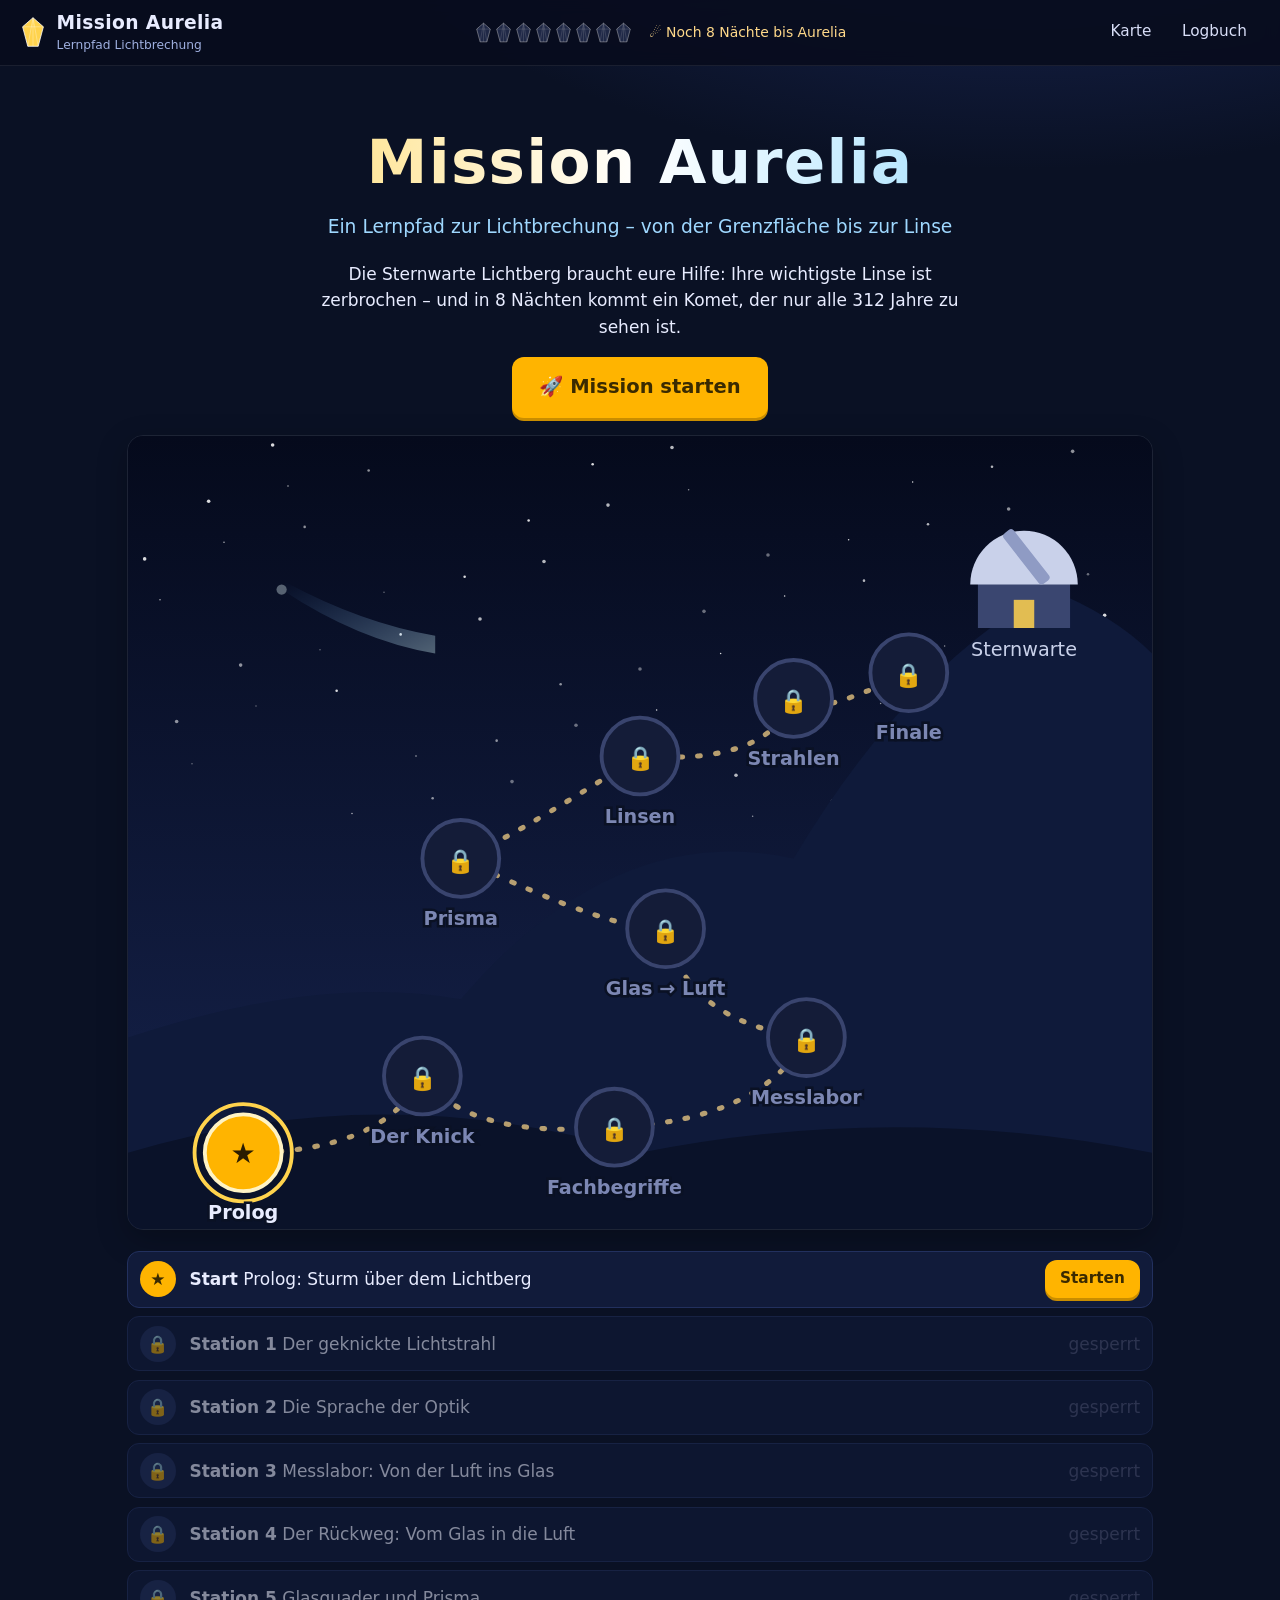
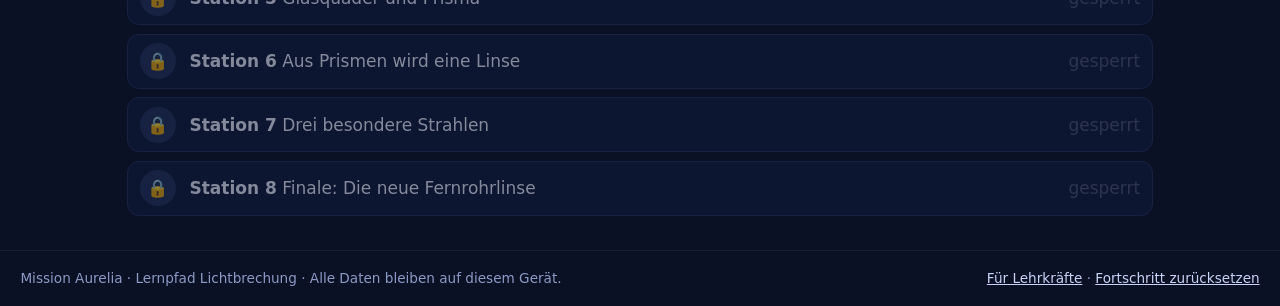
==== index.html @ 99c720f4 "Mission Aurelia: interaktiver Lernpfad zur Lichtbrechung (Jg. 8) Prolog und 8 Stationen von der Brec" ====
<!doctype html>
<html lang="de">
<head>
  <meta charset="utf-8">
  <meta name="viewport" content="width=device-width, initial-scale=1">
  <title>Mission Aurelia – Lernpfad Lichtbrechung</title>
  <meta name="description" content="Interaktiver Lernpfad zur Lichtbrechung für die Jahrgangsstufe 8: von der Brechung an Grenzflächen über das Prisma bis zur Sammellinse.">
  <meta name="theme-color" content="#0a1124">
  <link rel="icon" href="favicon.svg" type="image/svg+xml">
  <link rel="stylesheet" href="css/style.css?v=4">
</head>
<body>
  <a class="skip" href="#app">Zum Inhalt springen</a>
  <header id="topbar" class="topbar"></header>
  <main id="app" tabindex="-1">
    <noscript><p style="padding:2rem">Für diesen Lernpfad muss JavaScript aktiviert sein.</p></noscript>
  </main>
  <footer class="footer no-print">
    <span>Mission Aurelia · Lernpfad Lichtbrechung · Alle Daten bleiben auf diesem Gerät.</span>
    <span><a href="lehrkraefte.html">Für Lehrkräfte</a> · <button type="button" id="reset" class="linklike">Fortschritt zurücksetzen</button></span>
  </footer>
  <script src="js/optics.js?v=4"></script>
  <script src="js/ui.js?v=4"></script>
  <script src="js/sims.js?v=4"></script>
  <script src="js/tasks.js?v=4"></script>
  <script src="js/content.js?v=4"></script>
  <script src="js/app.js?v=4"></script>
</body>
</html>
---- css/style.css ----
/* =========================================================
   Mission Aurelia – Stylesheet (keine externen Schriften/Ressourcen)
   ========================================================= */
:root {
  --night: #0a1124;
  --night-2: #111b3a;
  --night-3: #1b2850;
  --paper: #fbfaf6;
  --paper-2: #f1efe7;
  --ink: #1d2340;
  --ink-2: #4a5175;
  --line: #d9d6ca;
  --accent: #ffb400;
  --accent-ink: #3a2a00;
  --laser: #ff3d3d;
  --cyan: #2bb3e6;
  --ok: #1f9d55;
  --ok-bg: #e6f6ec;
  --no: #d64545;
  --no-bg: #fdecec;
  --info-bg: #eaf2ff;
  --alpha: #f5b400;
  --beta: #18b6d8;
  --radius: 16px;
  --shadow: 0 10px 30px rgba(0, 0, 0, .25);
  font-size: 17px;
}
* { box-sizing: border-box; }

body {
  margin: 0; min-height: 100vh; display: flex; flex-direction: column;
  font-family: system-ui, -apple-system, "Segoe UI", Roboto, "Helvetica Neue", Arial, sans-serif;
  color: var(--ink); line-height: 1.55;
  background: radial-gradient(1200px 600px at 80% -10%, #1d2c63 0%, transparent 60%), var(--night);
}
a { color: inherit; }
button { font: inherit; }
.skip { position: absolute; left: -999px; top: 0; background: #fff; padding: .5rem 1rem; z-index: 99; }
.skip:focus { left: 1rem; }
:focus-visible { outline: 3px solid var(--accent); outline-offset: 2px; }
.dim { color: var(--ink-2); }
.ok { color: var(--ok); }

/* ---------- Kopfzeile ---------- */
.topbar {
  position: sticky; top: 0; z-index: 20;
  display: flex; align-items: center; gap: 1rem; justify-content: space-between;
  padding: .55rem 1.2rem; background: rgba(8, 13, 30, .92); backdrop-filter: blur(8px);
  border-bottom: 1px solid rgba(255, 255, 255, .08); color: #e8ecff;
}
.brand { display: flex; align-items: center; gap: .6rem; text-decoration: none; }
.brand b { display: block; font-size: 1.1rem; letter-spacing: .02em; }
.brand small { display: block; font-size: .72rem; color: #9fb0e0; margin-top: -2px; }
.brand-icon svg { width: 26px; height: 32px; display: block; }
.head-mid { display: flex; align-items: center; gap: 1rem; flex-wrap: wrap; justify-content: center; }
.crystal-row { display: flex; gap: 3px; }
.crystal-row svg { width: 17px; height: 21px; display: block; }
.crys.empty { opacity: .7; }
.crys.got { filter: drop-shadow(0 0 4px rgba(255, 255, 255, .5)); }
.countdown { font-size: .82rem; color: #ffd98a; white-space: nowrap; }
.topnav { display: flex; align-items: center; gap: .3rem; }
.navlink { text-decoration: none; padding: .35rem .75rem; border-radius: 99px; font-size: .9rem; color: #d8def7; }
.navlink:hover { background: rgba(255, 255, 255, .1); }
.team-tag { font-size: .8rem; color: #9fb0e0; margin-right: .4rem; max-width: 12rem; overflow: hidden; text-overflow: ellipsis; white-space: nowrap; }

main { flex: 1; width: 100%; max-width: 1060px; margin: 0 auto; padding: 1.2rem 1rem 2rem; outline: none; }
.footer { display: flex; flex-wrap: wrap; gap: .5rem 1.5rem; justify-content: space-between; padding: 1rem 1.2rem; font-size: .8rem; color: #8d9ac6; border-top: 1px solid rgba(255, 255, 255, .06); }
.footer a { color: #c8d2f5; }
.linklike { background: none; border: 0; color: #c8d2f5; text-decoration: underline; cursor: pointer; padding: 0; font-size: inherit; }

/* ---------- Buttons ---------- */
.btn { display: inline-flex; align-items: center; justify-content: center; gap: .4rem; border: 0; cursor: pointer; border-radius: 12px; padding: .7rem 1.2rem; font-weight: 600; transition: transform .1s, box-shadow .2s, background .2s; min-height: 46px; }
.btn:active { transform: translateY(1px); }
.btn:disabled { opacity: .45; cursor: not-allowed; }
.btn-primary { background: var(--accent); color: var(--accent-ink); box-shadow: 0 3px 0 #c98d00; }
.btn-primary:hover:not(:disabled) { background: #ffc233; }
.btn-ghost { background: transparent; color: inherit; border: 2px solid currentColor; opacity: .85; }
.btn-ghost:hover { opacity: 1; }
.btn-big { font-size: 1.15rem; padding: .9rem 1.6rem; }
.btn-row { display: flex; flex-wrap: wrap; gap: .6rem; margin-top: 1rem; }
.btn-row.center { justify-content: center; }
.btn.pulse { animation: pulse 1.4s ease-out 3; }
@keyframes pulse { 0% { box-shadow: 0 0 0 0 rgba(255, 180, 0, .7); } 100% { box-shadow: 0 0 0 18px rgba(255, 180, 0, 0); } }

/* ---------- Karte ---------- */
.hero { color: #e8ecff; text-align: center; padding: 1.5rem 1rem 1rem; }
.hero h1 { font-size: clamp(2.2rem, 6vw, 3.6rem); margin: .2rem 0; letter-spacing: .02em; background: linear-gradient(90deg, #ffd34d, #fff, #7fd4ff); -webkit-background-clip: text; background-clip: text; color: transparent; }
.hero-sub { color: #9fd8ff; font-size: 1.1rem; margin-top: 0; }
.hero p { max-width: 640px; margin-left: auto; margin-right: auto; }
.hero.small { text-align: left; max-width: 760px; margin: 0 auto; padding: .5rem 0 1rem; }
.hero.small .bubble { background: #1b2850; color: #e8ecff; border-color: #2c3d75; }
.hero.small .who { color: #9fd8ff; }
.map-wrap { border-radius: var(--radius); overflow: hidden; box-shadow: var(--shadow); border: 1px solid rgba(255, 255, 255, .08); }
.map { display: block; width: 100%; height: auto; }
.map-path { fill: none; stroke: #ffd98a; stroke-width: 4; stroke-dasharray: 2 12; stroke-linecap: round; opacity: .7; }
.map-label { fill: #c9d1ea; font-size: 15px; }
.node { cursor: pointer; }
.node.locked { cursor: default; }
.node-c { fill: #1b2850; stroke: #6b7bb8; stroke-width: 3; transition: transform .2s; }
.node.open .node-c { fill: #ffb400; stroke: #fff3c4; }
.node.done .node-c { fill: #24356b; stroke: #ffd34d; }
.node.locked .node-c { fill: #141c38; stroke: #39446e; }
.node:hover:not(.locked) .node-c, .node:focus .node-c { stroke-width: 5; }
.node:focus { outline: none; }
.node-t { font-size: 22px; font-weight: 700; fill: #2b1d00; }
.node.locked .node-t { font-size: 18px; }
.node.done .node-t { fill: #ffd34d; }
.node-l { font-size: 15px; fill: #e8ecff; font-weight: 600; paint-order: stroke; stroke: #0a1124; stroke-width: 4px; }
.node.locked .node-l { fill: #7c87b3; }
.node-pulse { fill: none; stroke: #ffd34d; stroke-width: 3; animation: ring 1.8s ease-out infinite; transform-origin: center; transform-box: fill-box; }
@keyframes ring { 0% { opacity: .9; transform: scale(.8); } 100% { opacity: 0; transform: scale(1.35); } }
.station-list { list-style: none; padding: 0; margin: 1.2rem 0 0; display: grid; gap: .5rem; }
.station-list li { display: flex; align-items: center; gap: .8rem; background: var(--night-2); color: #e8ecff; border: 1px solid #22305e; border-radius: 12px; padding: .5rem .7rem; }
.station-list li.locked { opacity: .55; }
.sl-icon { width: 36px; height: 36px; display: grid; place-items: center; font-weight: 700; background: #22305e; border-radius: 50%; flex: none; }
.sl-icon svg { width: 22px; height: 26px; }
.station-list li.open .sl-icon { background: var(--accent); color: var(--accent-ink); }
.sl-text { flex: 1; }
.station-list .btn { min-height: 38px; padding: .4rem .9rem; font-size: .9rem; }

/* ---------- Station ---------- */
.station-head { color: #e8ecff; margin-bottom: .8rem; }
.st-kicker { font-size: .85rem; text-transform: uppercase; letter-spacing: .08em; color: var(--st-color, #ffd34d); font-weight: 700; }
.st-count { color: #8d9ac6; font-weight: 400; text-transform: none; letter-spacing: 0; }
.station-head h1 { margin: .1rem 0 .6rem; font-size: clamp(1.5rem, 3.5vw, 2.1rem); }
.stepper { display: flex; gap: .4rem; flex-wrap: wrap; }
.dot { width: 34px; height: 10px; border-radius: 99px; border: 0; cursor: pointer; background: #33417a; padding: 0; }
.dot.k-story { background: #6c5ce7; } .dot.k-info { background: #2bb3e6; } .dot.k-exp { background: #ff6b6b; } .dot.k-task { background: #f5b400; }
.dot { opacity: .45; }
.dot.seen { opacity: .8; }
.dot.cur { opacity: 1; height: 14px; margin-top: -2px; box-shadow: 0 0 0 2px #fff; }
.dot.locked { background: #2a3460; opacity: .5; cursor: not-allowed; }
.step { background: var(--paper); border-radius: var(--radius); box-shadow: var(--shadow); padding: 1.2rem 1.4rem 1.6rem; }
.step-head { display: flex; align-items: center; gap: .7rem; flex-wrap: wrap; margin-bottom: .6rem; }
.step-head h2 { margin: 0; font-size: 1.35rem; }
.kind-badge { display: inline-block; font-size: .72rem; font-weight: 700; text-transform: uppercase; letter-spacing: .06em; padding: .2rem .6rem; border-radius: 99px; color: #fff; }
.k-story { background: #6c5ce7; } .k-info { background: #1f95c4; } .k-exp { background: #e0484b; } .k-task { background: #d99a00; }
.step-nav { position: sticky; bottom: 0; z-index: 10; display: flex; align-items: center; gap: 1rem; justify-content: space-between; margin-top: 1rem; padding: .7rem 0; background: linear-gradient(transparent, var(--night) 35%); color: #e8ecff; }
.step-nav .btn-ghost { color: #e8ecff; }
.nav-hint { font-size: .85rem; color: #ffd98a; text-align: center; flex: 1; }

/* ---------- Text ---------- */
.prose p { margin: .5rem 0; }
.prose ul { padding-left: 1.2rem; margin: .5rem 0; }
.prose li { margin: .3rem 0; }
.two-col { display: grid; grid-template-columns: minmax(200px, 300px) 1fr; gap: 1.2rem; align-items: center; }
.mini-fig { width: 100%; height: auto; background: var(--night-2); border-radius: 12px; display: block; }
.scene-wrap { border-radius: 12px; overflow: hidden; margin-bottom: 1rem; }
.scene { display: block; width: 100%; height: auto; }
.scene-comet { animation: twinkle 3s ease-in-out infinite; }
@keyframes twinkle { 50% { opacity: .7; } }
.box { border-radius: 12px; padding: .8rem 1rem; margin: .9rem 0; border-left: 5px solid; }
.box-title { font-weight: 700; margin-bottom: .2rem; }
.box-info { background: var(--info-bg); border-color: #2b7de9; }
.box-tip { background: #fff6dd; border-color: #f5b400; }
.box-try { background: #eaf8ef; border-color: #1f9d55; }
.box-warn { background: #fdeeee; border-color: #d64545; }
.legend-grid { display: grid; grid-template-columns: repeat(auto-fit, minmax(190px, 1fr)); gap: .8rem; margin: .8rem 0; }
.legend-grid > div { background: var(--paper-2); border-radius: 12px; padding: .7rem .9rem; }
.legend-grid p { margin: .4rem 0 0; font-size: .92rem; }

/* ---------- Dialog ---------- */
.dialog { display: grid; gap: .7rem; margin: .4rem 0 1rem; }
.say { display: flex; gap: .7rem; align-items: flex-start; animation: fadeUp .45s both; }
@keyframes fadeUp { from { opacity: 0; transform: translateY(8px); } to { opacity: 1; transform: none; } }
.avatar { width: 56px; height: 56px; flex: none; border-radius: 50%; background: #dfe6ff; padding: 4px; }
.avatar svg { width: 100%; height: 100%; display: block; }
.avatar-lumi { background: #0f1a3a; }
.avatar-prof { background: #e8e2ff; }
.avatar.mini { width: 36px; height: 36px; padding: 3px; }
.lumi-eye { animation: blink 4s infinite; transform-origin: center; transform-box: fill-box; }
@keyframes blink { 0%, 92%, 100% { transform: scaleY(1); } 95% { transform: scaleY(.1); } }
.lumi-bulb { animation: glow 2s ease-in-out infinite; }
@keyframes glow { 50% { opacity: .5; } }
.bubble { background: #eef3ff; border: 1px solid #d5def8; border-radius: 4px 16px 16px 16px; padding: .6rem .9rem; max-width: 760px; }
.say-prof .bubble { background: #f3efff; border-color: #e0d7fb; }
.who { font-size: .75rem; font-weight: 700; text-transform: uppercase; letter-spacing: .06em; color: #5a64a8; }
.say-prof .who { color: #7a4fd6; }

/* ---------- Bühne / Simulation ---------- */
.stage-wrap { position: relative; margin: .8rem 0 .4rem; border-radius: 14px; overflow: hidden; box-shadow: 0 4px 16px rgba(10, 17, 36, .25); }
.stage { display: block; width: 100%; height: auto; user-select: none; -webkit-user-select: none; }
.stage.interactive { touch-action: none; cursor: crosshair; }
.stage-bg { fill: #0b1226; }
.stage text { font-family: system-ui, -apple-system, "Segoe UI", Roboto, sans-serif; }
.body { stroke-width: 2; }
.mat-glas { fill: rgba(120, 210, 255, .22); stroke: #8fdcff; }
.mat-wasser { fill: rgba(60, 130, 255, .28); stroke: #6fa8ff; }
.mat-diamant { fill: rgba(235, 245, 255, .32); stroke: #ffffff; }
.body.flat { stroke: none; }
.body.lens { stroke-width: 2.5; }
.body.faint { opacity: .35; }
.boundary { stroke: #8fdcff; stroke-width: 2.5; }
.boundary-faint { stroke: rgba(143, 220, 255, .35); stroke-width: 1; }
.lot { stroke: #e6e9ff; stroke-width: 1.6; stroke-dasharray: 8 7; opacity: .75; }
.lot-local { fill: none; stroke: #e6e9ff; stroke-width: 1.5; stroke-dasharray: 5 4; opacity: .85; }
.legend-lot { display: inline-block; width: 28px; border-top: 2px dashed #8a90b0; vertical-align: middle; margin: 0 .3rem 0 .2rem; }
.axis { stroke: #8d9ac6; stroke-width: 1.4; stroke-dasharray: 14 6 3 6; }
.ray-glow line { stroke: #ff2a2a; stroke-linecap: round; }
.ray-core line { stroke: #ffd0d0; stroke-linecap: round; }
.ray-arrow { fill: #fff0f0; }
.laser-body { fill: #3b4466; stroke: #a9b4d8; stroke-width: 1.5; }
.laser-nozzle { fill: #9aa6cc; }
.laser-led { fill: #ff4d4d; }
.laser { filter: drop-shadow(0 2px 3px rgba(0, 0, 0, .5)); }
.aim-line { stroke: #ffd98a; stroke-width: 1.6; stroke-dasharray: 6 6; opacity: .75; }
.ext-line { stroke: #ffd98a; stroke-width: 1.6; stroke-dasharray: 6 6; opacity: .7; }
.back-ext { stroke: #ff9b9b; stroke-width: 1.4; stroke-dasharray: 5 6; opacity: .8; }
.stage-label { fill: #c9d1ea; font-size: 18px; font-weight: 600; paint-order: stroke; stroke: #0b1226; stroke-width: 4px; stroke-linejoin: round; }
.lbl-air { fill: #e8ecff; font-size: 20px; }
.lbl-glass { fill: #8fdcff; font-size: 20px; }
.lbl-lot { fill: #e6e9ff; font-size: 15px; font-weight: 500; }
.lbl-small { fill: #aab5dd; font-size: 14px; font-weight: 500; }
.lbl-ray { fill: #ffb3b3; font-size: 16px; }
.lbl-focus { fill: #ffd34d; font-size: 20px; font-weight: 700; }
.lbl-f { fill: #ffd34d; font-size: 20px; font-style: italic; font-weight: 700; }
.focus-dot { fill: #ffd34d; stroke: #0b1226; stroke-width: 2; }
.focus-dot.virtual { fill: none; stroke: #ffd34d; stroke-width: 2.5; stroke-dasharray: 3 3; }
.dim-line { stroke: #ffd34d; stroke-width: 1.6; }
.dim-help { stroke: #ffd34d; stroke-width: 1; stroke-dasharray: 3 4; opacity: .6; }
.right-angle { fill: none; stroke: #e6e9ff; stroke-width: 1.4; opacity: .8; }
.angle-arc { fill: none; stroke-width: 3; }
.arc-alpha { stroke: var(--alpha); fill: var(--alpha); }
.arc-beta { stroke: var(--beta); fill: var(--beta); }
.arc-x { stroke: #b48cff; fill: #b48cff; }
path.angle-arc { fill: none; }
.angle-label { font-size: 20px; font-weight: 700; stroke: none; }
.disc-face { fill: rgba(255, 255, 255, .03); stroke: #c9d1ea; stroke-width: 1.5; }
.ticks { stroke: #c9d1ea; stroke-width: 1; }
.tick-label { fill: #c9d1ea; font-size: 11.5px; }
.lupe-ring { fill: none; stroke: #ffd34d; stroke-width: 3; }
.lupe-label { fill: #ffd34d; font-size: 13px; }
.divider { stroke: rgba(255, 255, 255, .55); stroke-width: 1.2; stroke-dasharray: 4 3; }
.mid-plane { stroke: #8fdcff; stroke-width: 2.5; }
.mid-plane-arrows { stroke: #8fdcff; stroke-width: 2.5; fill: none; }
.crystal path:first-child { transition: filter .3s; }
.crystal.hit { animation: crystalHit 1s ease-in-out infinite; }
.crystal.hit path:first-child { filter: drop-shadow(0 0 10px #ffd34d) drop-shadow(0 0 20px #fff2a8); }
@keyframes crystalHit { 50% { opacity: .75; } }
.qmark { fill: #ffd34d; font-size: 40px; font-weight: 800; }
.cand { cursor: pointer; }
.cand-line { stroke: #ffd98a; stroke-width: 3; stroke-dasharray: 9 7; }
.cand:hover .cand-line { stroke: #fff; }
.cand-dot { fill: #ffb400; stroke: #fff; stroke-width: 2; }
.cand-key { fill: #2b1d00; font-size: 16px; font-weight: 800; pointer-events: none; }
.tube { fill: #3a4670; stroke: #6b7bb8; stroke-width: 1; }
.okular-box { fill: #2a3558; stroke: #6b7bb8; stroke-width: 1.5; }
.sensor { stroke: #7bed9f; stroke-width: 2; stroke-dasharray: 4 4; }

/* Anzeige + Regler */
.readout { font-size: .95rem; margin: .4rem 0; min-height: 1.6em; }
.pill { display: inline-block; padding: .1rem .55rem; border-radius: 99px; background: #e9ecf8; font-weight: 700; font-variant-numeric: tabular-nums; }
.pill-alpha { background: #fff1c2; color: #6b4e00; }
.pill-beta { background: #d6f4fb; color: #075466; }
.pill-f { background: #fff1c2; color: #6b4e00; }
.pill-warn { background: #fde1e1; color: #8a1f1f; }
.pill small { font-weight: 400; }
.legend-ext { display: inline-block; width: 28px; border-top: 2px dashed #d9a400; vertical-align: middle; margin-right: .3rem; }
.controls:empty { display: none; }
.controls { display: flex; flex-wrap: wrap; gap: .8rem 1.4rem; align-items: flex-end; background: var(--paper-2); border-radius: 12px; padding: .7rem .9rem; margin: .3rem 0 .8rem; }
.slider { flex: 1 1 260px; min-width: 220px; }
.slider label { display: block; font-size: .85rem; font-weight: 600; color: var(--ink-2); }
.slider-row { display: flex; align-items: center; gap: .4rem; }
.slider input[type=range] { flex: 1; accent-color: #e0484b; height: 32px; }
.slider-out { font-weight: 700; font-variant-numeric: tabular-nums; }
.fine { width: 38px; height: 38px; border-radius: 10px; border: 1px solid var(--line); background: #fff; cursor: pointer; font-size: 1.2rem; font-weight: 700; flex: none; }
.fine:active { background: #eee; }
.ctl label { display: block; font-size: .85rem; font-weight: 600; color: var(--ink-2); }
.segmented { display: inline-flex; background: #fff; border: 1px solid var(--line); border-radius: 12px; padding: 3px; gap: 3px; flex-wrap: wrap; }
.segmented button { border: 0; background: transparent; padding: .45rem .8rem; border-radius: 9px; cursor: pointer; font-weight: 600; color: var(--ink-2); min-height: 38px; }
.segmented button.on { background: var(--ink); color: #fff; }
.toggle { display: inline-flex; align-items: center; gap: .5rem; cursor: pointer; font-weight: 600; color: var(--ink-2); min-height: 38px; }
.toggle input { position: absolute; opacity: 0; }
.toggle .track { width: 44px; height: 26px; background: #c9cbd6; border-radius: 99px; position: relative; transition: background .2s; }
.toggle .track::after { content: ""; position: absolute; left: 3px; top: 3px; width: 20px; height: 20px; border-radius: 50%; background: #fff; transition: left .2s; }
.toggle input:checked + .track { background: #e0484b; }
.toggle input:checked + .track::after { left: 21px; }
.toggle input:focus-visible + .track { outline: 3px solid var(--accent); }

/* ---------- Aufgaben ---------- */
.task { background: #fff; border: 2px solid #f1e2b0; border-radius: 14px; padding: 1rem 1.1rem; margin: 1rem 0; }
.task-title { font-size: .78rem; font-weight: 800; text-transform: uppercase; letter-spacing: .07em; color: #b07d00; margin-bottom: .3rem; }
.task-q { font-weight: 600; margin-bottom: .6rem; font-size: 1.05rem; }
.mc { display: grid; gap: .5rem; }
.mc-grid { grid-template-columns: repeat(auto-fit, minmax(120px, 1fr)); }
.mc-opt { text-align: left; border: 2px solid var(--line); background: var(--paper); border-radius: 12px; padding: .7rem .9rem; cursor: pointer; min-height: 48px; transition: border-color .2s, background .2s; color: var(--ink); }
.mc-opt:hover:not(:disabled) { border-color: #f5b400; background: #fffaf0; }
.mc-opt.right { border-color: var(--ok); background: var(--ok-bg); }
.mc-opt.wrong { border-color: var(--no); background: var(--no-bg); animation: shake .35s; }
.mc-opt:disabled { cursor: default; }
.mc-opt:disabled:not(.right):not(.wrong) { opacity: .6; }
.mc-opt.key { text-align: center; font-weight: 700; }
.predict-row { display: grid; grid-template-columns: repeat(3, 1fr); gap: .5rem; }
@keyframes shake { 25% { transform: translateX(-5px); } 75% { transform: translateX(5px); } }
.fb-slot:empty { display: none; }
.feedback { display: flex; gap: .6rem; align-items: center; border-radius: 12px; padding: .55rem .8rem; margin-top: .7rem; animation: fadeUp .3s both; }
.fb-ok { background: var(--ok-bg); border: 1px solid #b6e2c6; }
.fb-no { background: var(--no-bg); border: 1px solid #f2c0c0; }
.fb-info { background: var(--info-bg); border: 1px solid #c9dafc; }
.cloze { line-height: 2.6; font-size: 1.05rem; }
.cloze select { font: inherit; font-weight: 600; padding: .3rem .5rem; border-radius: 10px; border: 2px solid #c9c4b0; background: #fffdf5; margin: 0 .2rem; max-width: 100%; color: var(--ink); }
select.right, input.right { border-color: var(--ok) !important; background: var(--ok-bg) !important; }
select.wrong, input.wrong { border-color: var(--no) !important; background: var(--no-bg) !important; }
.task-actions { margin-top: .7rem; display: flex; gap: .5rem; }
.num-row { display: flex; gap: .5rem; align-items: center; flex-wrap: wrap; }
.num, .text-in { font: inherit; font-size: 1.1rem; padding: .55rem .7rem; border-radius: 10px; border: 2px solid #c9c4b0; width: 8rem; background: #fffdf5; color: var(--ink); }
.text-in { width: min(22rem, 100%); }
.num.small { width: 4.6rem; padding: .35rem .4rem; text-align: center; }
.unit { font-weight: 700; font-size: 1.1rem; }
.table-scroll { overflow-x: auto; }
.mtable { border-collapse: collapse; margin: .3rem 0; font-variant-numeric: tabular-nums; }
.mtable th, .mtable td { border: 1px solid var(--line); padding: .45rem .6rem; text-align: center; }
.mtable th { background: var(--paper-2); text-align: left; white-space: nowrap; }
.mtable .deg { margin-left: 2px; }
.mini-table { overflow-x: auto; margin-bottom: .4rem; }
.plot-fig { margin: 1rem 0; max-width: 460px; }
.plot { width: 100%; height: auto; background: #fff; border: 1px solid var(--line); border-radius: 12px; }
.plot text { font-size: 12px; fill: #4a5175; }
.plot .ax { font-size: 13px; font-weight: 600; fill: #1d2340; }
.plot .grid { stroke: #ecebe4; }
.plot .ref { stroke: #b9b6a8; stroke-dasharray: 5 5; }
.plot .ref-t { font-size: 11.5px; fill: #8a8778; }
.plot .curve { fill: none; stroke: #1f95c4; stroke-width: 2.5; }
.plot .pt { fill: #f5b400; stroke: #6b4e00; stroke-width: 1.5; }
.plot-fig figcaption { font-size: .85rem; color: var(--ink-2); }

/* Beschriften */
.zone { position: absolute; transform: translate(-50%, -50%); min-width: 40px; min-height: 36px; padding: .2rem .55rem; border-radius: 10px; border: 2px dashed #ffd34d; background: rgba(11, 18, 38, .82); color: #ffd34d; font-weight: 800; cursor: pointer; font-size: .95rem; white-space: nowrap; }
.picking .zone:not(.filled) { animation: zonePulse 1.2s infinite; }
@keyframes zonePulse { 50% { background: rgba(255, 180, 0, .35); } }
.zone.filled { border-style: solid; background: #fff; color: var(--ink); border-color: #fff; }
.zone.right { border-color: var(--ok); background: var(--ok-bg); }
.zone.wrong { border-color: var(--no); background: var(--no-bg); }
.chips-hint { font-size: .85rem; color: var(--ink-2); margin-top: .5rem; }
.chips { display: flex; flex-wrap: wrap; gap: .45rem; margin-top: .4rem; }
.chip { border: 2px solid #c9c4b0; background: #fffdf5; border-radius: 99px; padding: .45rem .9rem; cursor: pointer; font-weight: 600; min-height: 42px; color: var(--ink); }
.chip.sel { border-color: #f5b400; background: #ffefb8; box-shadow: 0 0 0 3px rgba(245, 180, 0, .3); }
.chip.used { opacity: .3; cursor: default; text-decoration: line-through; }

.mission-status { display: inline-block; font-weight: 700; padding: .3rem .8rem; border-radius: 99px; background: #fff1c2; color: #6b4e00; margin: .3rem 0; }
.mission-status.done { background: var(--ok-bg); color: var(--ok); }

/* Fernrohr */
.tele-row { display: grid; grid-template-columns: 1fr 230px; gap: 1rem; align-items: start; }
.tele-side { background: var(--night-2); border-radius: 14px; padding: .8rem; color: #e8ecff; margin-top: .8rem; text-align: center; }
.okular-title, .meter-label { font-size: .8rem; text-transform: uppercase; letter-spacing: .07em; color: #9fb0e0; margin-bottom: .4rem; }
.okular-svg { width: 100%; max-width: 200px; display: block; margin: 0 auto; }
.okular.sharp .okular-svg { filter: drop-shadow(0 0 12px rgba(127, 212, 255, .6)); }
.meter { height: 12px; border-radius: 99px; background: #2a3558; overflow: hidden; }
.meter-bar { height: 100%; width: 0; background: linear-gradient(90deg, #e0484b, #f5b400); transition: width .2s; }
.meter.good .meter-bar { background: linear-gradient(90deg, #1f9d55, #7bed9f); }
.meter-label { margin-top: .8rem; }
.finale { display: flex; justify-content: center; padding: 1rem; background: radial-gradient(circle, #1b2850, #050a1c); border-radius: 14px; margin-bottom: 1rem; }
.okular.big { width: min(320px, 80%); }
.okular.big .okular-svg { max-width: none; }

/* Overlay */
.overlay { position: fixed; inset: 0; z-index: 50; background: rgba(5, 9, 22, .78); display: grid; place-items: center; padding: 1rem; animation: fadeUp .3s; overflow-y: auto; }
.overlay-card { background: var(--paper); border-radius: 20px; padding: 1.5rem; max-width: 560px; width: 100%; text-align: center; box-shadow: var(--shadow); }
.overlay-card h2 { margin: .4rem 0 0; }
.big-crystal svg { width: 90px; height: 108px; filter: drop-shadow(0 0 16px var(--st-color)); animation: spinIn 1.1s cubic-bezier(.2, 1.4, .4, 1) both; }
@keyframes spinIn { from { transform: scale(.2) rotate(-180deg); opacity: 0; } to { transform: none; opacity: 1; } }
.logentry { text-align: left; background: #fff; border: 2px solid #f1e2b0; border-radius: 12px; padding: .8rem 1rem; margin-top: 1rem; }
.logentry-t { font-weight: 800; font-size: .8rem; text-transform: uppercase; letter-spacing: .06em; color: #b07d00; margin-bottom: .3rem; }
.copy-hint { font-weight: 600; color: var(--ink-2); }
.overlay-card .btn-row { justify-content: center; }
.overlay-card .btn-ghost { color: var(--ink); }

/* Seiten */
.page { background: var(--paper); border-radius: var(--radius); padding: 1.4rem; box-shadow: var(--shadow); }
.page-head { display: flex; justify-content: space-between; align-items: center; gap: 1rem; flex-wrap: wrap; }
.page-head h1 { margin: 0; }
.page .btn-ghost { color: var(--ink); }
.log-item { display: flex; gap: 1rem; padding: .9rem 0; border-top: 1px solid var(--line); }
.log-item h3 { margin: 0 0 .3rem; font-size: 1.05rem; }
.log-item.locked { opacity: .55; }
.log-icon svg { width: 30px; height: 36px; }
.cert { max-width: 760px; margin: 0 auto; text-align: center; border: 10px double #c9a646; border-radius: 8px; padding: 2rem 1.5rem; background: linear-gradient(#fffdf6, #fbf4df); }
.cert-top { text-transform: uppercase; letter-spacing: .25em; font-size: .85rem; color: #8a6d1a; }
.cert h1 { font-family: Georgia, "Times New Roman", serif; font-size: 3rem; margin: .3rem 0 1rem; color: #5a4310; }
.cert-name { font-family: Georgia, serif; font-size: 2.1rem; font-weight: 700; color: var(--ink); border-bottom: 2px solid #c9a646; display: inline-block; padding: 0 1rem .2rem; margin: .3rem 0 1rem; }
.cert-title { font-size: 1.6rem; font-weight: 800; color: #1f6fb3; margin: .3rem 0 1rem; }
.cert-crystals { display: flex; justify-content: center; gap: .4rem; margin: 1rem 0; }
.cert-crystals svg { width: 28px; height: 34px; }
.cert-sign { display: flex; justify-content: space-around; gap: 1rem; margin-top: 1.5rem; flex-wrap: wrap; }
.cert-sign .sig { font-family: "Brush Script MT", "Segoe Script", cursive; font-size: 1.7rem; border-bottom: 1px solid #8a8778; padding: 0 1.5rem; }
.cert-sign small { color: var(--ink-2); }
.cert-date { margin-top: 1rem; color: var(--ink-2); }

/* ---------- Responsiv ---------- */
@media (max-width: 820px) {
  :root { font-size: 16px; }
  .topbar { flex-wrap: wrap; padding: .5rem .7rem; gap: .4rem; }
  .head-mid { order: 3; width: 100%; justify-content: space-between; }
  .team-tag { display: none; }
  .two-col { grid-template-columns: 1fr; }
  .tele-row { grid-template-columns: 1fr; }
  .tele-side { display: grid; grid-template-columns: 120px 1fr; gap: .8rem; align-items: center; text-align: left; }
  .step { padding: 1rem .9rem 1.3rem; }
  main { padding: .8rem .6rem 1.5rem; }
}
@media (max-width: 520px) {
  .predict-row { grid-template-columns: 1fr; }
  .step-nav .btn { padding: .6rem .8rem; }
  .nav-hint { font-size: .75rem; }
  .avatar { width: 44px; height: 44px; }
}
@media (prefers-reduced-motion: reduce) {
  *, *::before, *::after { animation: none !important; transition: none !important; }
}

/* ---------- Druck ---------- */
@media print {
  body { background: #fff; }
  .topbar, .footer, .no-print, .step-nav { display: none !important; }
  main { max-width: none; padding: 0; }
  .page { box-shadow: none; padding: 0; }
  .cert { border-color: #c9a646; -webkit-print-color-adjust: exact; print-color-adjust: exact; }
  .log-item { break-inside: avoid; }
}
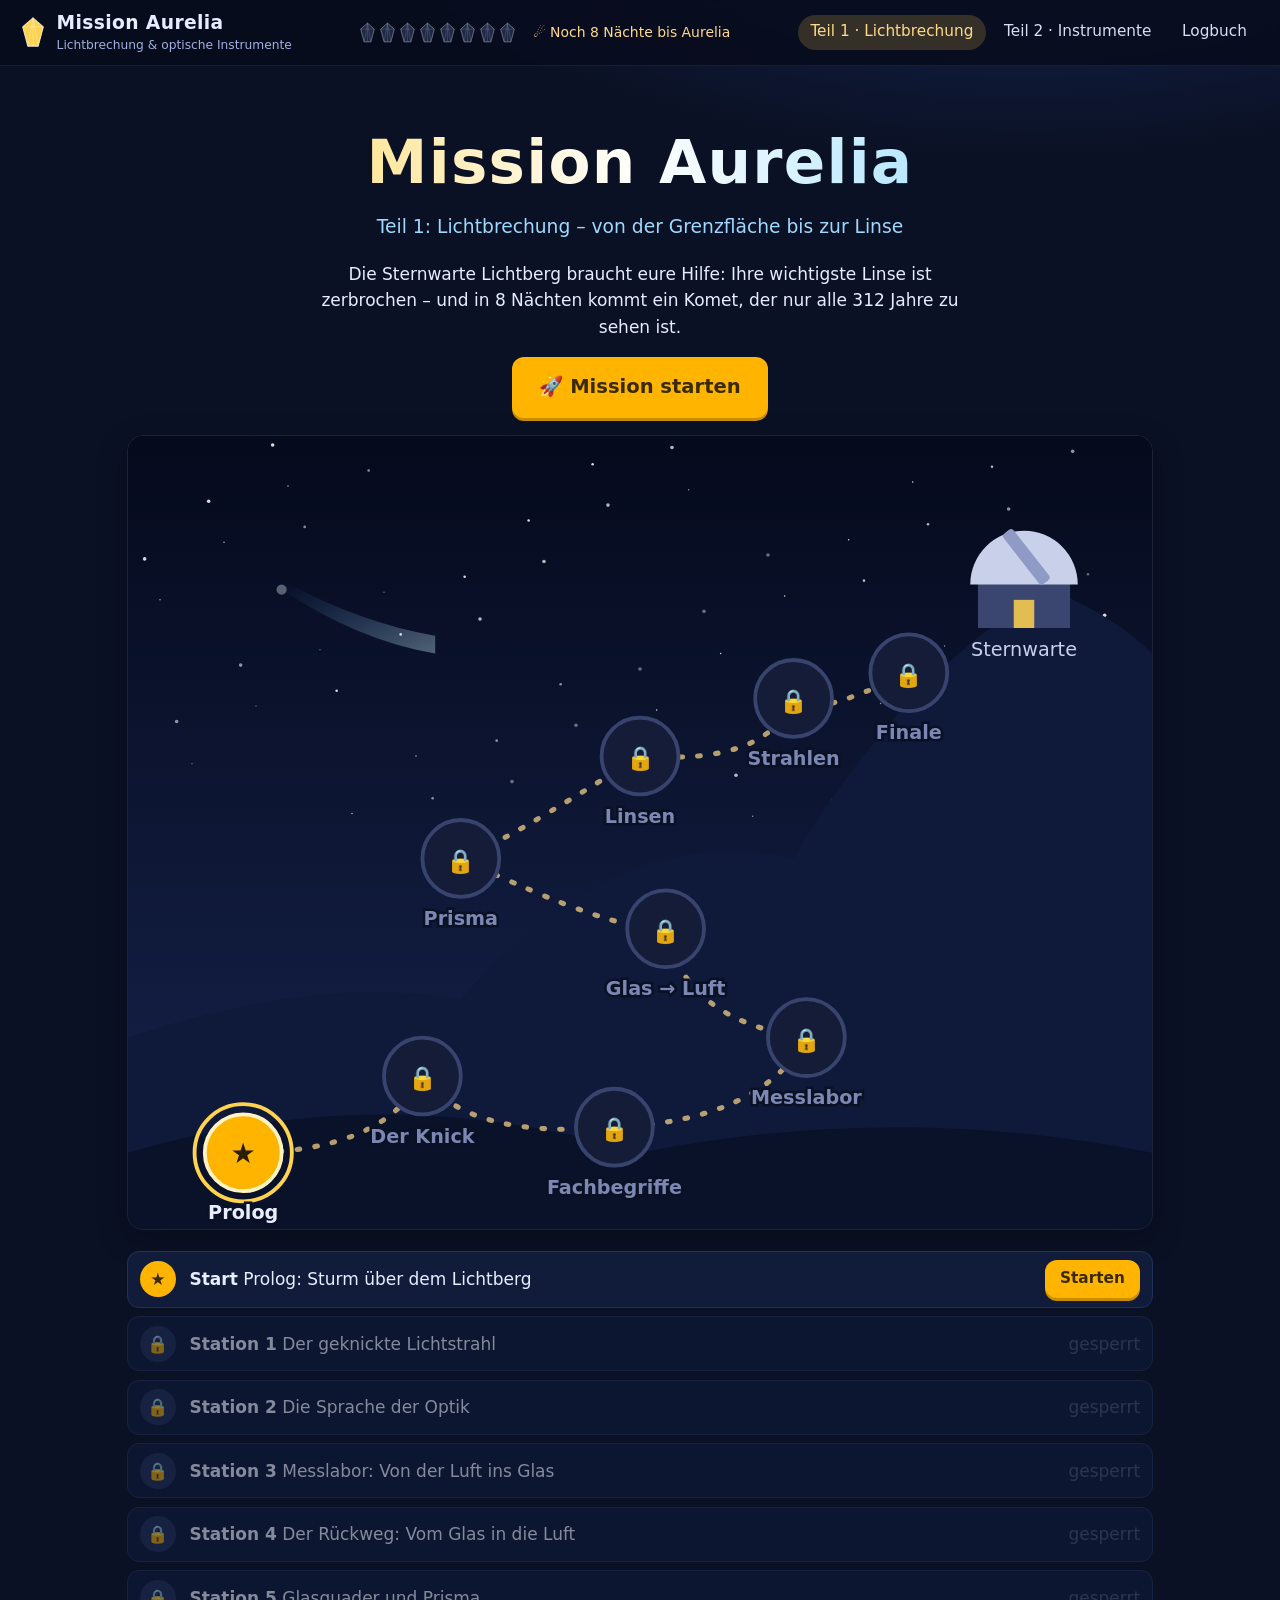
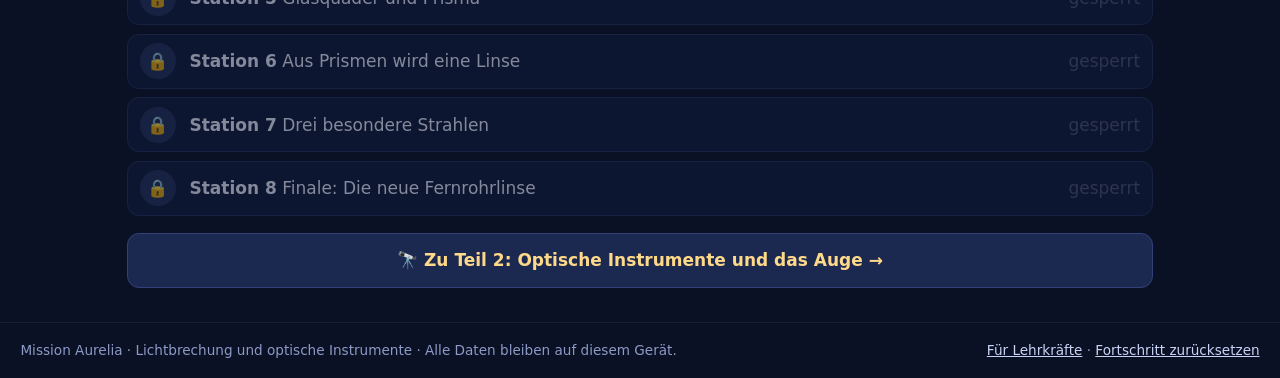
==== commit 18caf0d5: "Teil 2: Optische Instrumente und das Auge; kompakteres Simulations-Layout - 8 neue Stationen: Bilden" ====
--- a/index.html
+++ b/index.html
@@ -3,11 +3,11 @@
 <head>
   <meta charset="utf-8">
   <meta name="viewport" content="width=device-width, initial-scale=1">
-  <title>Mission Aurelia – Lernpfad Lichtbrechung</title>
+  <title>Mission Aurelia – Lichtbrechung und optische Instrumente</title>
   <meta name="description" content="Interaktiver Lernpfad zur Lichtbrechung für die Jahrgangsstufe 8: von der Brechung an Grenzflächen über das Prisma bis zur Sammellinse.">
   <meta name="theme-color" content="#0a1124">
   <link rel="icon" href="favicon.svg" type="image/svg+xml">
-  <link rel="stylesheet" href="css/style.css?v=4">
+  <link rel="stylesheet" href="css/style.css?v=8">
 </head>
 <body>
   <a class="skip" href="#app">Zum Inhalt springen</a>
@@ -16,14 +16,16 @@
     <noscript><p style="padding:2rem">Für diesen Lernpfad muss JavaScript aktiviert sein.</p></noscript>
   </main>
   <footer class="footer no-print">
-    <span>Mission Aurelia · Lernpfad Lichtbrechung · Alle Daten bleiben auf diesem Gerät.</span>
+    <span>Mission Aurelia · Lichtbrechung und optische Instrumente · Alle Daten bleiben auf diesem Gerät.</span>
     <span><a href="lehrkraefte.html">Für Lehrkräfte</a> · <button type="button" id="reset" class="linklike">Fortschritt zurücksetzen</button></span>
   </footer>
-  <script src="js/optics.js?v=4"></script>
-  <script src="js/ui.js?v=4"></script>
-  <script src="js/sims.js?v=4"></script>
-  <script src="js/tasks.js?v=4"></script>
-  <script src="js/content.js?v=4"></script>
-  <script src="js/app.js?v=4"></script>
+  <script src="js/optics.js?v=8"></script>
+  <script src="js/ui.js?v=8"></script>
+  <script src="js/sims.js?v=8"></script>
+  <script src="js/tasks.js?v=8"></script>
+  <script src="js/bench.js?v=8"></script>
+  <script src="js/content.js?v=8"></script>
+  <script src="js/content2.js?v=8"></script>
+  <script src="js/app.js?v=8"></script>
 </body>
 </html>
--- a/css/style.css
+++ b/css/style.css
@@ -130,7 +130,7 @@
 .dot.seen { opacity: .8; }
 .dot.cur { opacity: 1; height: 14px; margin-top: -2px; box-shadow: 0 0 0 2px #fff; }
 .dot.locked { background: #2a3460; opacity: .5; cursor: not-allowed; }
-.step { background: var(--paper); border-radius: var(--radius); box-shadow: var(--shadow); padding: 1.2rem 1.4rem 1.6rem; }
+.step { background: var(--paper); border-radius: var(--radius); box-shadow: var(--shadow); padding: 1rem 1.2rem 1.3rem; }
 .step-head { display: flex; align-items: center; gap: .7rem; flex-wrap: wrap; margin-bottom: .6rem; }
 .step-head h2 { margin: 0; font-size: 1.35rem; }
 .kind-badge { display: inline-block; font-size: .72rem; font-weight: 700; text-transform: uppercase; letter-spacing: .06em; padding: .2rem .6rem; border-radius: 99px; color: #fff; }
@@ -178,7 +178,26 @@
 .say-prof .who { color: #7a4fd6; }
 
 /* ---------- Bühne / Simulation ---------- */
-.stage-wrap { position: relative; margin: .8rem 0 .4rem; border-radius: 14px; overflow: hidden; box-shadow: 0 4px 16px rgba(10, 17, 36, .25); }
+.stage-wrap { position: relative; width: min(100%, calc(var(--ar, 1.6) * var(--stage-h, 44vh))); margin: .5rem auto .3rem; border-radius: 14px; overflow: hidden; box-shadow: 0 4px 16px rgba(10, 17, 36, .25); }
+.sim-block { min-width: 0; }
+.sim-block:empty { display: none; }
+.sim-block .readout { margin: .15rem 0; font-size: .9rem; }
+.sim-block .controls { padding: .45rem .7rem; gap: .35rem 1rem; margin: .2rem 0 .5rem; }
+.sim-block .slider { flex: 1 1 200px; min-width: 180px; }
+.sim-block .fine { width: 34px; height: 34px; }
+.sim-block .slider input[type=range] { height: 28px; }
+.step-side > :first-child { margin-top: 0; }
+@media (max-width: 899px) and (min-height: 860px) {
+  /* Tablet hochkant: Simulation bleibt oben stehen, Aufgaben scrollen darunter */
+  .step-body.split > .sim-block { position: sticky; top: calc(var(--head-h, 90px) + 2px); z-index: 5; background: var(--paper); --stage-h: 33vh; padding-bottom: .2rem; box-shadow: 0 12px 10px -12px rgba(10, 17, 36, .35); }
+  .step-body.split > .sim-block .controls { margin-bottom: .3rem; }
+}
+@media (min-width: 900px) {
+  .step-body.split { display: grid; grid-template-columns: minmax(0, 1.25fr) minmax(290px, 1fr); gap: 1.3rem; align-items: start; }
+  .step-body.split > .sim-block { position: sticky; top: calc(var(--head-h, 56px) + 10px); --stage-h: 58vh; }
+  .step-body.split:has(> .sim-block:empty) { display: block; }
+  .step-body.split > .sim-block .stage-wrap { margin-top: 0; }
+}
 .stage { display: block; width: 100%; height: auto; user-select: none; -webkit-user-select: none; }
 .stage.interactive { touch-action: none; cursor: crosshair; }
 .stage-bg { fill: #0b1226; }
@@ -341,15 +360,13 @@
 .mission-status.done { background: var(--ok-bg); color: var(--ok); }
 
 /* Fernrohr */
-.tele-row { display: grid; grid-template-columns: 1fr 230px; gap: 1rem; align-items: start; }
-.tele-side { background: var(--night-2); border-radius: 14px; padding: .8rem; color: #e8ecff; margin-top: .8rem; text-align: center; }
-.okular-title, .meter-label { font-size: .8rem; text-transform: uppercase; letter-spacing: .07em; color: #9fb0e0; margin-bottom: .4rem; }
+.tele-side { display: grid; grid-template-columns: 92px 1fr; gap: .8rem; align-items: center; background: var(--night-2); border-radius: 12px; padding: .45rem .8rem; color: #e8ecff; margin: .3rem 0; }
+.okular-title, .meter-label { font-size: .75rem; text-transform: uppercase; letter-spacing: .07em; color: #9fb0e0; margin-bottom: .25rem; }
 .okular-svg { width: 100%; max-width: 200px; display: block; margin: 0 auto; }
 .okular.sharp .okular-svg { filter: drop-shadow(0 0 12px rgba(127, 212, 255, .6)); }
 .meter { height: 12px; border-radius: 99px; background: #2a3558; overflow: hidden; }
 .meter-bar { height: 100%; width: 0; background: linear-gradient(90deg, #e0484b, #f5b400); transition: width .2s; }
 .meter.good .meter-bar { background: linear-gradient(90deg, #1f9d55, #7bed9f); }
-.meter-label { margin-top: .8rem; }
 .finale { display: flex; justify-content: center; padding: 1rem; background: radial-gradient(circle, #1b2850, #050a1c); border-radius: 14px; margin-bottom: 1rem; }
 .okular.big { width: min(320px, 80%); }
 .okular.big .okular-svg { max-width: none; }
@@ -394,8 +411,6 @@
   .head-mid { order: 3; width: 100%; justify-content: space-between; }
   .team-tag { display: none; }
   .two-col { grid-template-columns: 1fr; }
-  .tele-row { grid-template-columns: 1fr; }
-  .tele-side { display: grid; grid-template-columns: 120px 1fr; gap: .8rem; align-items: center; text-align: left; }
   .step { padding: 1rem .9rem 1.3rem; }
   main { padding: .8rem .6rem 1.5rem; }
 }
@@ -418,3 +433,61 @@
   .cert { border-color: #c9a646; -webkit-print-color-adjust: exact; print-color-adjust: exact; }
   .log-item { break-inside: avoid; }
 }
+
+/* =========================================================
+   Teil 2: optische Bank, Auge, Instrumente
+   ========================================================= */
+.navlink.active { background: rgba(255, 211, 77, .18); color: #ffd98a; }
+@media (max-width: 1150px) { .navlink .long { display: none; } .team-tag { display: none; } }
+.navlink { white-space: nowrap; }
+.part-link { display: block; margin: 1rem 0 0; padding: .8rem 1rem; border-radius: 12px; background: var(--night-3); color: #ffd98a; text-decoration: none; font-weight: 700; text-align: center; border: 1px solid #33417a; }
+.part-link:hover { background: #24356b; }
+.log-part { margin: 1.4rem 0 .2rem; font-size: 1.2rem; color: #5a4310; }
+.axis.faint { opacity: .45; }
+.lbl-focus.small { font-size: 15px; }
+.obj-line { stroke: #ffd34d; stroke-width: 4; stroke-linecap: round; }
+.obj-head { fill: #ffd34d; }
+.obj-line.ant, .obj-line.cell { stroke: #ffb86b; }
+.obj-head.ant, .obj-head.cell { fill: #ffb86b; }
+.obj-line.img-real { stroke: #7bed9f; }
+.obj-head.img-real { fill: #7bed9f; }
+.obj-line.img-virtual { stroke: #7bed9f; stroke-dasharray: 6 5; opacity: .85; }
+.obj-head.img-virtual { fill: none; stroke: #7bed9f; stroke-width: 2; }
+.candle-body { fill: #f3e3c3; stroke: #c9b48a; }
+.candle-wick { stroke: #333; stroke-width: 2; }
+.candle-flame { fill: #ffb000; filter: drop-shadow(0 0 6px #ffcf6b); }
+.con-ray { stroke-width: 2; fill: none; }
+.con-ray.c0 { stroke: #ffd34d; } .con-ray.c1 { stroke: #7bed9f; } .con-ray.c2 { stroke: #4fd1ff; }
+.con-ray.dashed { stroke-dasharray: 6 5; opacity: .8; }
+.screen { fill: #e9ecf8; stroke: #9aa6cc; }
+.screen-spot { stroke: #ffcf6b; stroke-width: 5; stroke-linecap: round; filter: drop-shadow(0 0 4px #ffcf6b); }
+.dim-line.alt { stroke: #9fb0e0; }
+.inset-bg { fill: #050a1c; }
+.inset-bg.retina { fill: #3a1420; }
+.inset-bg.paper { fill: #f3ecd9; }
+.inset-bg.sky { fill: #8fc8f2; }
+.inset-bg.paper + g + .inset-frame, .inset-bg.sky + g + .inset-frame { stroke: #ffd34d; }
+.inset-frame { fill: none; stroke: #ffd34d; stroke-width: 2; }
+.inset-title { fill: #ffd34d; font-size: 12px; font-weight: 700; }
+.eye-sclera { fill: rgba(220, 235, 255, .08); stroke: #e8ecff; stroke-width: 3; }
+.eye-cornea { fill: rgba(160, 220, 255, .18); stroke: #8fdcff; stroke-width: 3; }
+.eye-retina { fill: none; stroke: #ff7a8a; stroke-width: 6; stroke-linecap: round; }
+.eye-nerve { fill: #f2c38b; stroke: #c98d4b; }
+.eye-irisline { stroke: #4fa3ff; stroke-width: 7; stroke-linecap: round; }
+.eye-lens { fill: rgba(160, 220, 255, .35); stroke: #8fdcff; stroke-width: 2.5; }
+.eye-muscle { fill: #ff9f9f; stroke: #c85a5a; }
+.eye-icon .eye-white { fill: #f4f6ff; stroke: #9aa6cc; }
+.eye-icon .eye-iris { fill: #4fa3ff; }
+.eye-icon .eye-pupil { fill: #0b1226; }
+.lens.glasses { stroke: #ffd34d; }
+.glasses-frame { fill: none; stroke: #ffd34d; stroke-width: 3; stroke-linecap: round; opacity: .8; }
+.book { fill: #ff9f43; stroke: #fff; stroke-width: 1.5; }
+.mirror { fill: none; stroke: #e6e9ff; stroke-width: 5; stroke-linecap: round; }
+.mirror.small { stroke-width: 4; }
+.mirror-back { fill: none; stroke: #6b7bb8; stroke-width: 6; stroke-dasharray: 3 4; }
+.scope-tube { fill: rgba(58, 70, 112, .35); stroke: #6b7bb8; stroke-width: 1.5; }
+.scope-tube.faint { fill: none; stroke-dasharray: 8 6; }
+.ray-glow.alt line { stroke: #1f7bff; }
+.ray-core.alt line { stroke: #cfe3ff; }
+.ray-core.alt .ray-arrow { fill: #e6f0ff; }
+.mission-slot:empty { display: none; }
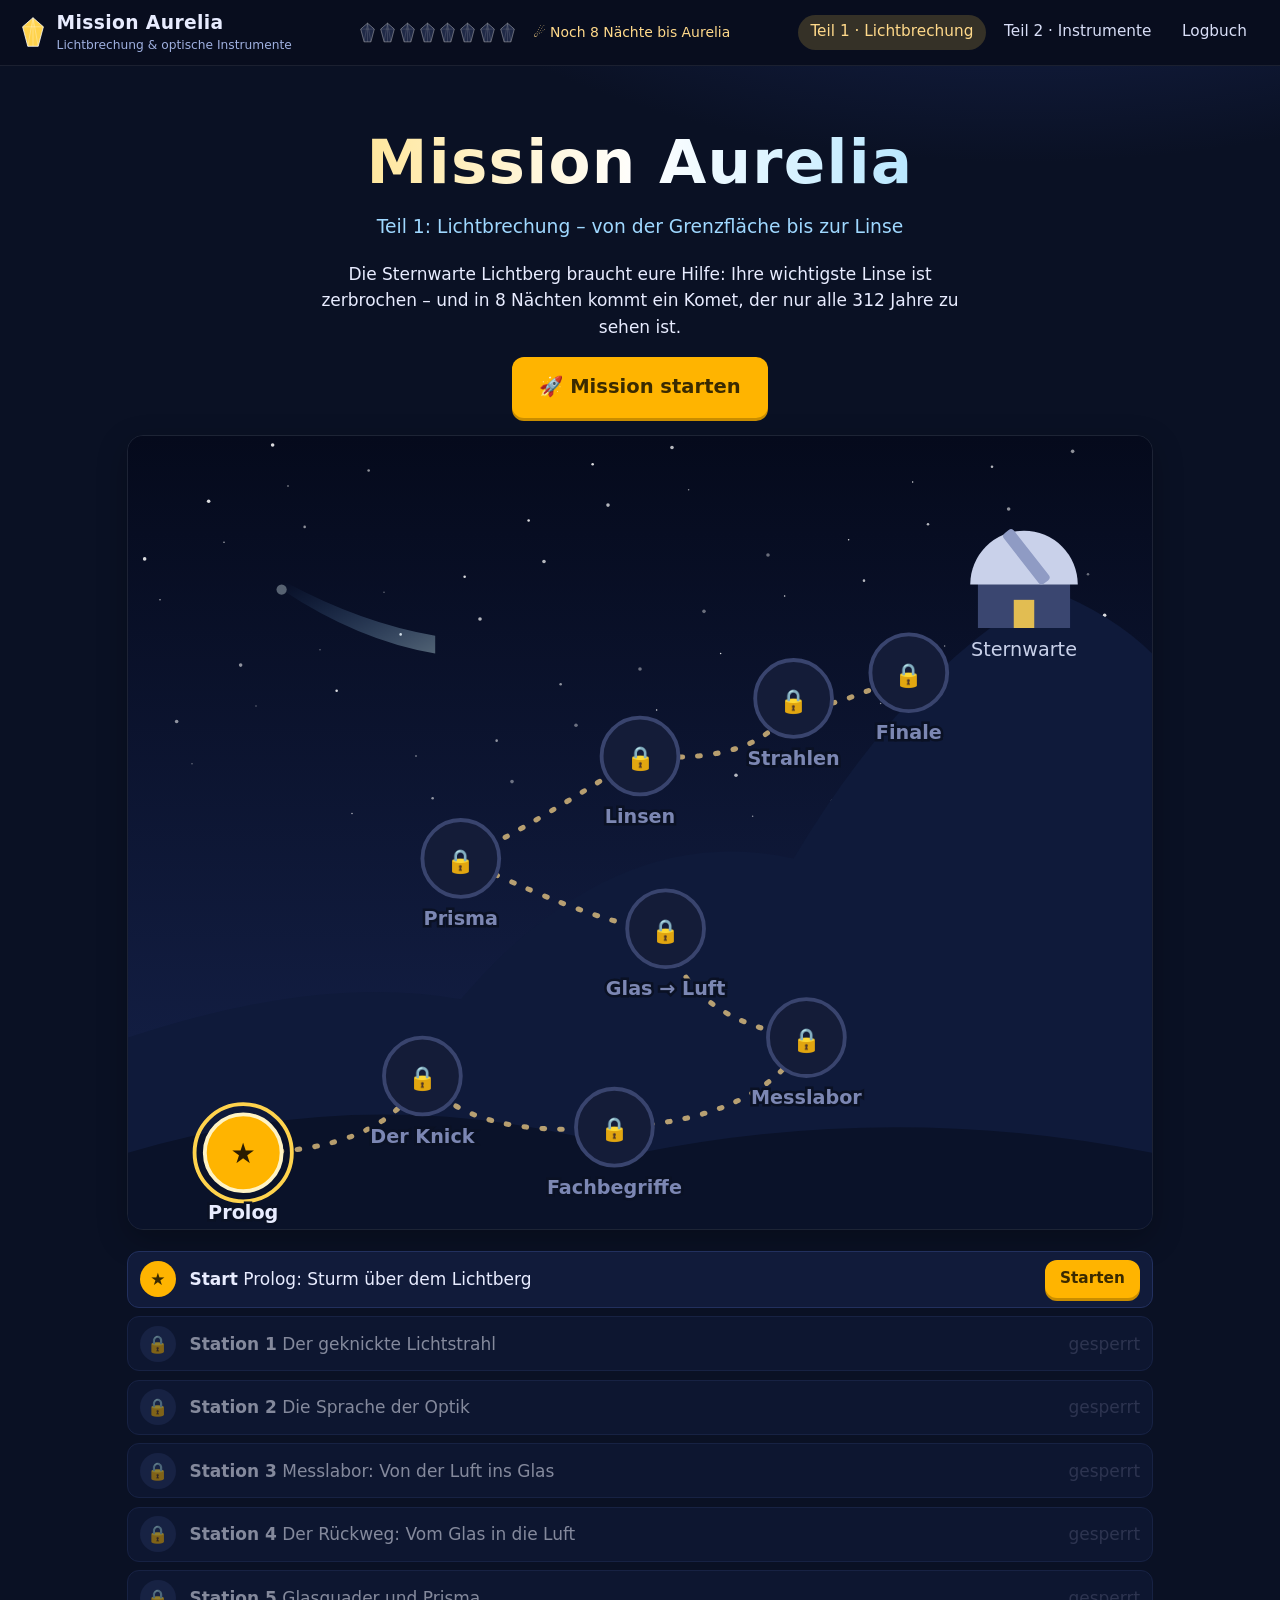
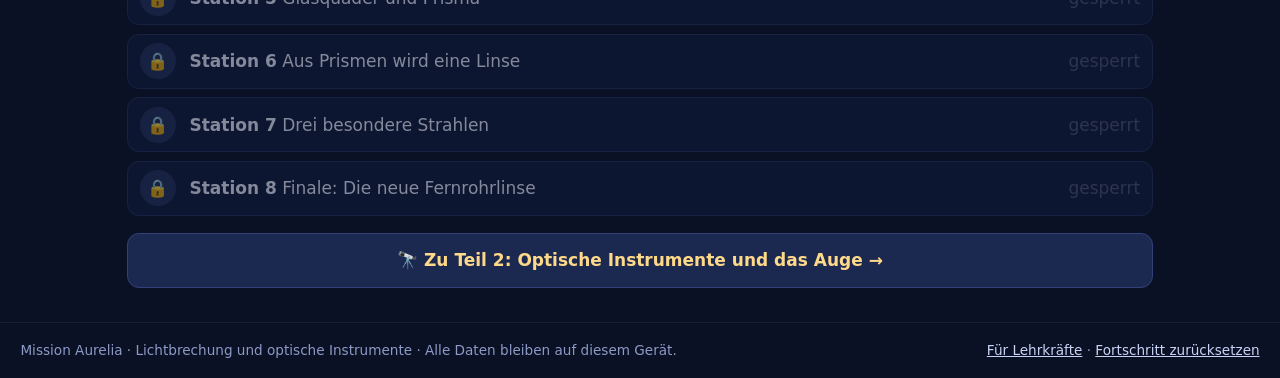
==== commit aaa6edd0: "Flüssigere Bedienung und Lernabschnitte zum Erkunden - Simulationen nur noch an gelben Griffen ziehe" ====
--- a/index.html
+++ b/index.html
@@ -7,7 +7,7 @@
   <meta name="description" content="Interaktiver Lernpfad zur Lichtbrechung für die Jahrgangsstufe 8: von der Brechung an Grenzflächen über das Prisma bis zur Sammellinse.">
   <meta name="theme-color" content="#0a1124">
   <link rel="icon" href="favicon.svg" type="image/svg+xml">
-  <link rel="stylesheet" href="css/style.css?v=8">
+  <link rel="stylesheet" href="css/style.css?v=10">
 </head>
 <body>
   <a class="skip" href="#app">Zum Inhalt springen</a>
@@ -19,13 +19,13 @@
     <span>Mission Aurelia · Lichtbrechung und optische Instrumente · Alle Daten bleiben auf diesem Gerät.</span>
     <span><a href="lehrkraefte.html">Für Lehrkräfte</a> · <button type="button" id="reset" class="linklike">Fortschritt zurücksetzen</button></span>
   </footer>
-  <script src="js/optics.js?v=8"></script>
-  <script src="js/ui.js?v=8"></script>
-  <script src="js/sims.js?v=8"></script>
-  <script src="js/tasks.js?v=8"></script>
-  <script src="js/bench.js?v=8"></script>
-  <script src="js/content.js?v=8"></script>
-  <script src="js/content2.js?v=8"></script>
-  <script src="js/app.js?v=8"></script>
+  <script src="js/optics.js?v=10"></script>
+  <script src="js/ui.js?v=10"></script>
+  <script src="js/sims.js?v=10"></script>
+  <script src="js/tasks.js?v=10"></script>
+  <script src="js/bench.js?v=10"></script>
+  <script src="js/content.js?v=10"></script>
+  <script src="js/content2.js?v=10"></script>
+  <script src="js/app.js?v=10"></script>
 </body>
 </html>
--- a/css/style.css
+++ b/css/style.css
@@ -45,7 +45,7 @@
 .topbar {
   position: sticky; top: 0; z-index: 20;
   display: flex; align-items: center; gap: 1rem; justify-content: space-between;
-  padding: .55rem 1.2rem; background: rgba(8, 13, 30, .92); backdrop-filter: blur(8px);
+  padding: .55rem 1.2rem; background: #080d1e;
   border-bottom: 1px solid rgba(255, 255, 255, .08); color: #e8ecff;
 }
 .brand { display: flex; align-items: center; gap: .6rem; text-decoration: none; }
@@ -125,7 +125,7 @@
 .station-head h1 { margin: .1rem 0 .6rem; font-size: clamp(1.5rem, 3.5vw, 2.1rem); }
 .stepper { display: flex; gap: .4rem; flex-wrap: wrap; }
 .dot { width: 34px; height: 10px; border-radius: 99px; border: 0; cursor: pointer; background: #33417a; padding: 0; }
-.dot.k-story { background: #6c5ce7; } .dot.k-info { background: #2bb3e6; } .dot.k-exp { background: #ff6b6b; } .dot.k-task { background: #f5b400; }
+.dot.k-story { background: #6c5ce7; } .dot.k-learn { background: #12c4a6; } .dot.k-info { background: #2bb3e6; } .dot.k-exp { background: #ff6b6b; } .dot.k-task { background: #f5b400; }
 .dot { opacity: .45; }
 .dot.seen { opacity: .8; }
 .dot.cur { opacity: 1; height: 14px; margin-top: -2px; box-shadow: 0 0 0 2px #fff; }
@@ -134,7 +134,7 @@
 .step-head { display: flex; align-items: center; gap: .7rem; flex-wrap: wrap; margin-bottom: .6rem; }
 .step-head h2 { margin: 0; font-size: 1.35rem; }
 .kind-badge { display: inline-block; font-size: .72rem; font-weight: 700; text-transform: uppercase; letter-spacing: .06em; padding: .2rem .6rem; border-radius: 99px; color: #fff; }
-.k-story { background: #6c5ce7; } .k-info { background: #1f95c4; } .k-exp { background: #e0484b; } .k-task { background: #d99a00; }
+.k-story { background: #6c5ce7; } .k-learn { background: #0e9e86; } .k-info { background: #1f95c4; } .k-exp { background: #e0484b; } .k-task { background: #d99a00; }
 .step-nav { position: sticky; bottom: 0; z-index: 10; display: flex; align-items: center; gap: 1rem; justify-content: space-between; margin-top: 1rem; padding: .7rem 0; background: linear-gradient(transparent, var(--night) 35%); color: #e8ecff; }
 .step-nav .btn-ghost { color: #e8ecff; }
 .nav-hint { font-size: .85rem; color: #ffd98a; text-align: center; flex: 1; }
@@ -199,7 +199,17 @@
   .step-body.split > .sim-block .stage-wrap { margin-top: 0; }
 }
 .stage { display: block; width: 100%; height: auto; user-select: none; -webkit-user-select: none; }
-.stage.interactive { touch-action: none; cursor: crosshair; }
+.stage.interactive { cursor: default; }
+.drag-handle { cursor: grab; touch-action: none; }
+.stage.dragging, .stage.dragging .drag-handle { cursor: grabbing; }
+.hit { fill: transparent; pointer-events: all; }
+.grip:hover { fill: rgba(255, 211, 77, .08); }
+.knob-ring { fill: rgba(255, 211, 77, .22); stroke: #ffd34d; stroke-width: 2.5; }
+.knob-ring.faint { fill: none; stroke-dasharray: 5 5; opacity: .6; }
+.knob-icon { fill: none; stroke: #ffd34d; stroke-width: 2; stroke-linecap: round; }
+.knob-icon.fill { fill: #ffd34d; stroke: none; opacity: .8; }
+.knob:hover .knob-ring, .dragging .knob-ring { fill: rgba(255, 211, 77, .4); }
+button, a, select, input { touch-action: manipulation; }
 .stage-bg { fill: #0b1226; }
 .stage text { font-family: system-ui, -apple-system, "Segoe UI", Roboto, sans-serif; }
 .body { stroke-width: 2; }
@@ -221,7 +231,7 @@
 .laser-body { fill: #3b4466; stroke: #a9b4d8; stroke-width: 1.5; }
 .laser-nozzle { fill: #9aa6cc; }
 .laser-led { fill: #ff4d4d; }
-.laser { filter: drop-shadow(0 2px 3px rgba(0, 0, 0, .5)); }
+
 .aim-line { stroke: #ffd98a; stroke-width: 1.6; stroke-dasharray: 6 6; opacity: .75; }
 .ext-line { stroke: #ffd98a; stroke-width: 1.6; stroke-dasharray: 6 6; opacity: .7; }
 .back-ext { stroke: #ff9b9b; stroke-width: 1.4; stroke-dasharray: 5 6; opacity: .8; }
@@ -455,12 +465,12 @@
 .obj-head.img-virtual { fill: none; stroke: #7bed9f; stroke-width: 2; }
 .candle-body { fill: #f3e3c3; stroke: #c9b48a; }
 .candle-wick { stroke: #333; stroke-width: 2; }
-.candle-flame { fill: #ffb000; filter: drop-shadow(0 0 6px #ffcf6b); }
+.candle-flame { fill: #ffb000; }
 .con-ray { stroke-width: 2; fill: none; }
 .con-ray.c0 { stroke: #ffd34d; } .con-ray.c1 { stroke: #7bed9f; } .con-ray.c2 { stroke: #4fd1ff; }
 .con-ray.dashed { stroke-dasharray: 6 5; opacity: .8; }
 .screen { fill: #e9ecf8; stroke: #9aa6cc; }
-.screen-spot { stroke: #ffcf6b; stroke-width: 5; stroke-linecap: round; filter: drop-shadow(0 0 4px #ffcf6b); }
+.screen-spot { stroke: #ffcf6b; stroke-width: 5; stroke-linecap: round; }
 .dim-line.alt { stroke: #9fb0e0; }
 .inset-bg { fill: #050a1c; }
 .inset-bg.retina { fill: #3a1420; }
@@ -491,3 +501,17 @@
 .ray-core.alt line { stroke: #cfe3ff; }
 .ray-core.alt .ray-arrow { fill: #e6f0ff; }
 .mission-slot:empty { display: none; }
+
+/* Lernabschnitte */
+.box-learn { background: #e3f7f2; border-color: #0e9e86; }
+.explore-prog { font-size: .92rem; color: var(--ink-2); margin-bottom: .4rem; }
+.explore-prog.complete { color: var(--ok); }
+.explore { list-style: none; padding: 0; margin: 0; display: grid; gap: .45rem; }
+.explore-item { display: flex; gap: .6rem; align-items: flex-start; background: var(--paper); border: 2px solid var(--line); border-radius: 12px; padding: .55rem .7rem; }
+.explore-item.found { border-color: #9fdcc9; background: #f1fbf7; }
+.ex-icon { flex: none; width: 28px; height: 28px; border-radius: 50%; display: grid; place-items: center; font-weight: 800; background: #e9ecf8; color: var(--ink-2); font-size: .9rem; }
+.explore-item.found .ex-icon { background: var(--ok); color: #fff; }
+.ex-body { flex: 1; min-width: 0; }
+.ex-fb { display: none; margin-top: .35rem; color: #0b5e50; font-size: .95rem; }
+.explore-item.found .ex-fb { display: block; animation: fadeUp .3s both; }
+.btn-small { min-height: 36px; padding: .3rem .8rem; font-size: .88rem; margin-top: .4rem; background: #e3f7f2; color: #0b5e50; border: 2px solid #9fdcc9; }
